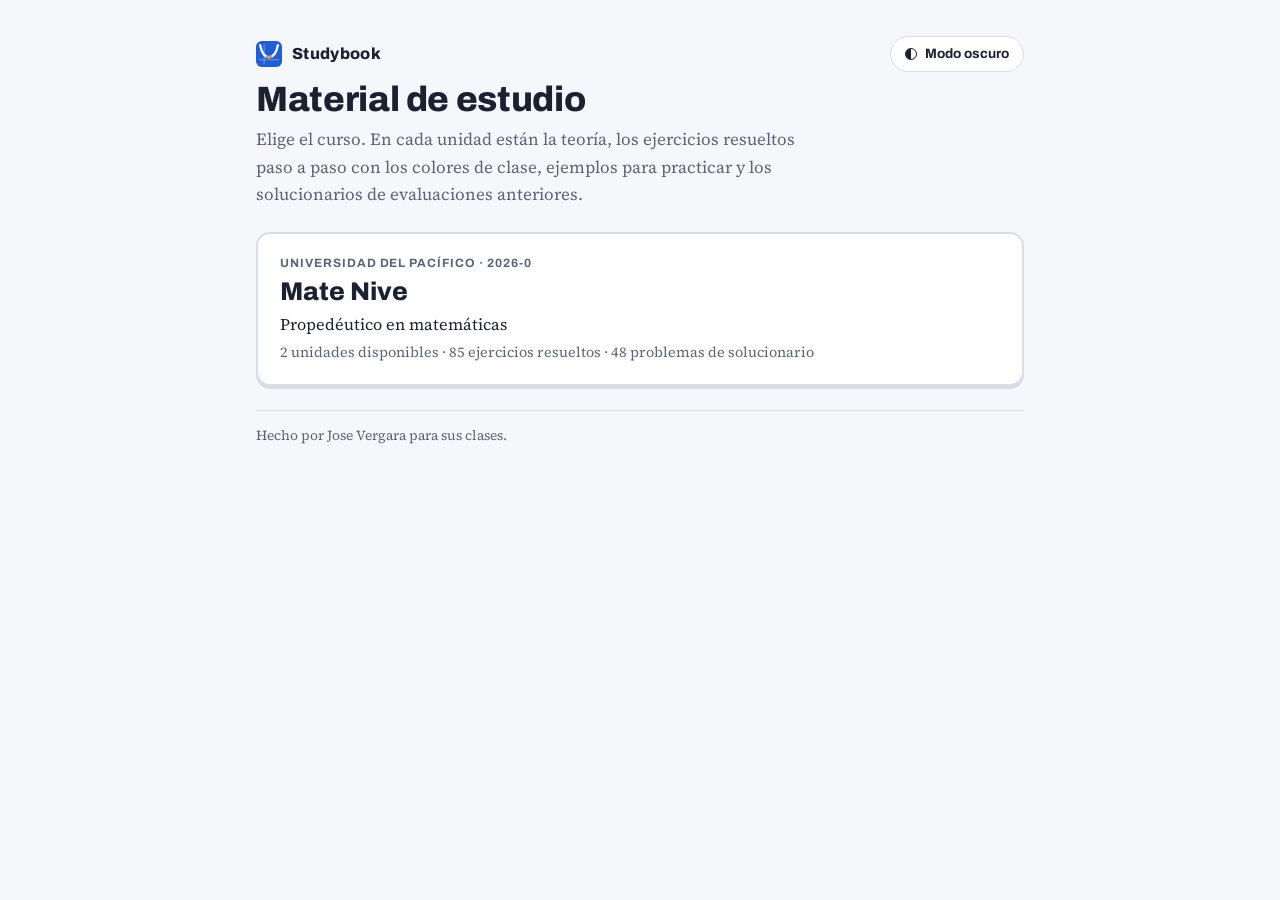
==== docs/index.html @ cac7fc8d "Crear Studybook: portada de cursos, Mate Nive por unidades y Unidad 5 completa con progresiones y su" ====
<!doctype html>
<html lang="es">
<head>
<meta charset="utf-8">
<meta name="viewport" content="width=device-width, initial-scale=1">
<title>Studybook</title>
<meta name="description" content="Studybook: material de estudio de mis clases. Teoría, ejercicios resueltos paso a paso con los colores de clase, ejemplos de práctica y solucionarios de evaluaciones anteriores.">
<meta name="author" content="Jose Vergara">
<meta name="robots" content="index, follow">
<link rel="canonical" href="https://divorcedlance.github.io/studybook/">
<meta name="theme-color" content="#f6f7fa" id="meta-theme">
<link rel="icon" href="assets/favicon.svg" type="image/svg+xml">
<link rel="icon" href="assets/favicon-32.png" type="image/png" sizes="32x32">
<link rel="apple-touch-icon" href="assets/apple-touch-icon.png">
<link rel="manifest" href="site.webmanifest">
<meta property="og:type" content="website">
<meta property="og:locale" content="es_PE">
<meta property="og:site_name" content="Studybook">
<meta property="og:title" content="Studybook">
<meta property="og:description" content="Material de estudio de mis clases: teoría, ejercicios resueltos, ejemplos y solucionarios.">
<meta property="og:url" content="https://divorcedlance.github.io/studybook/">
<meta property="og:image" content="https://divorcedlance.github.io/studybook/assets/og-image.png">
<meta property="og:image:width" content="1200">
<meta property="og:image:height" content="630">
<meta property="og:image:alt" content="Studybook: teoría, ejercicios resueltos y solucionarios">
<meta name="twitter:card" content="summary_large_image">
<meta name="twitter:title" content="Studybook">
<meta name="twitter:description" content="Material de estudio de mis clases: teoría, ejercicios resueltos, ejemplos y solucionarios.">
<meta name="twitter:image" content="https://divorcedlance.github.io/studybook/assets/og-image.png">
<link rel="preconnect" href="https://fonts.googleapis.com">
<link rel="stylesheet" href="https://fonts.googleapis.com/css2?family=Archivo:wght@500;700;800&family=Source+Serif+4:ital,opsz,wght@0,8..60,400;0,8..60,600;1,8..60,400&display=swap">
<link rel="stylesheet" href="css/study.css">
<script>
var t='light';try{var g=localStorage.getItem('tema');if(g==='light'||g==='dark')t=g;}catch(e){}document.documentElement.setAttribute('data-theme',t);
</script>
</head>
<body>
<div class="wrap">
<header>
  <div class="top">
    <a class="brand" href="index.html" aria-current="page"><img src="assets/favicon.svg" alt="" width="26" height="26">Studybook</a>
    <button class="theme-btn" id="theme-btn" type="button"><span class="ic" aria-hidden="true"></span><span id="theme-txt">Modo oscuro</span></button>
  </div>
  <h1>Material de estudio</h1>
  <p class="lead">Elige el curso. En cada unidad están la teoría, los ejercicios resueltos paso a paso con los colores de clase, ejemplos para practicar y los solucionarios de evaluaciones anteriores.</p>
</header>

<!-- sb:courses --><ul class="ccards"><li class="ccard"><a href="mate-nive/index.html"><span class="label">Universidad del Pacífico · 2026-0</span><span class="c-name">Mate Nive</span><span class="c-full">Propedéutico en matemáticas</span><span class="c-meta">2 unidades disponibles · 85 ejercicios resueltos · 48 problemas de solucionario</span></a></li></ul><!-- /sb:courses -->

<p class="foot">Hecho por Jose Vergara para sus clases.</p>
</div>
<script src="js/home.js"></script>
</body>
</html>
---- docs/css/study.css ----
/* Layout: columna de cuaderno (~800px). Arriba: selector de tema. Debajo: pestañas Teoría / Ejercicios. Colores = colores de los apuntes. */
:root{
  --paper:#f6f7fa; --sheet:#ffffff; --ink:#1b2130; --muted:#5b6476; --rule:#d9dde6; --grid:#e8ebf1;
  --blue:#1f5fd1; --orange:#e2670f; --purple:#8a2fb5; --green:#1d8a55; --magenta:#d21f8c; --red:#c42d3a; --amber:#a86a00;
  --yellow:#f2c200; --hl-yellow:#ffe45c; --hl-cyan:#8fe3f5;
  --blue-soft:#e6eefc; --red-soft:#fbe9eb; --amber-soft:#fbf1dc; --green-soft:#e3f4ea; --purple-soft:#f3e8f9;
  --f-display:"Archivo","Helvetica Neue",Arial,sans-serif;
  --f-body:"Source Serif 4",Georgia,"Times New Roman",serif;
  color-scheme:light;
}
@media (prefers-color-scheme: dark){:root:not([data-theme="light"]){
  --paper:#11141b; --sheet:#181c25; --ink:#e4e8f1; --muted:#9aa3b5; --rule:#2c3240; --grid:#232835;
  --blue:#6c9cff; --orange:#ff9a52; --purple:#c58af0; --green:#4fc78a; --magenta:#ff6fc2; --red:#ff7a84; --amber:#e9b24a;
  --yellow:#e9c13a; --hl-yellow:#6b5a12; --hl-cyan:#16525e;
  --blue-soft:#1b2a47; --red-soft:#3b1e23; --amber-soft:#362a12; --green-soft:#16301f; --purple-soft:#2e1f3b;
  color-scheme:dark}}
:root[data-theme="dark"]{
  --paper:#11141b; --sheet:#181c25; --ink:#e4e8f1; --muted:#9aa3b5; --rule:#2c3240; --grid:#232835;
  --blue:#6c9cff; --orange:#ff9a52; --purple:#c58af0; --green:#4fc78a; --magenta:#ff6fc2; --red:#ff7a84; --amber:#e9b24a;
  --yellow:#e9c13a; --hl-yellow:#6b5a12; --hl-cyan:#16525e;
  --blue-soft:#1b2a47; --red-soft:#3b1e23; --amber-soft:#362a12; --green-soft:#16301f; --purple-soft:#2e1f3b;
  color-scheme:dark}
*{box-sizing:border-box}
body{margin:0;background:var(--paper);color:var(--ink);font-family:var(--f-body);font-size:17px;line-height:1.6}
.wrap{max-width:800px;margin:0 auto;padding:36px 16px 80px;display:flex;flex-direction:column;gap:24px}
h1,h2,h3,h4,.label,button{font-family:var(--f-display)}
h1,h2,h3,h4{text-wrap:balance;margin:0}
h1{font-size:2.2rem;line-height:1.1;font-weight:800;letter-spacing:-.01em}
h2{font-size:1.5rem;font-weight:800}
h3{font-size:1.12rem;font-weight:700}
h4{font-size:1rem;font-weight:700}
p{margin:0}
.label{font-size:.75rem;letter-spacing:.08em;text-transform:uppercase;color:var(--muted);font-weight:700}
.lead{color:var(--muted);max-width:64ch}
header{display:flex;flex-direction:column;gap:8px}
.top{display:flex;flex-wrap:wrap;align-items:center;justify-content:space-between;gap:8px 16px}
.theme-btn{all:unset;box-sizing:border-box;cursor:pointer;display:inline-flex;align-items:center;gap:8px;font-family:var(--f-display);font-weight:700;font-size:.85rem;color:var(--ink);background:var(--sheet);border:1.5px solid var(--rule);border-radius:999px;padding:6px 14px}
.theme-btn:hover{border-color:var(--muted)}
.theme-btn:focus-visible{outline:2px solid var(--blue);outline-offset:2px}
.theme-btn .ic{width:12px;height:12px;border-radius:50%;border:1.5px solid var(--ink);background:linear-gradient(90deg,var(--ink) 50%,transparent 50%)}

.topics{display:flex;gap:12px}
.topics .topic{flex:1 1 0;max-width:calc((100% - 24px)/3)}
.units{display:flex;gap:6px;background:var(--sheet);border:1px solid var(--rule);border-radius:12px;padding:5px}
.unit{all:unset;box-sizing:border-box;cursor:pointer;flex:1 1 0;display:flex;flex-direction:column;gap:1px;padding:8px 14px;border-radius:9px;min-width:0}
.unit .u-n{font-family:var(--f-display);font-weight:800;font-size:1rem}
.unit .u-t{font-size:.84rem;color:var(--muted)}
.unit:hover{background:var(--paper)}
.unit[aria-pressed="true"]{background:var(--ink);color:var(--paper)}
.unit[aria-pressed="true"] .u-t{color:var(--paper);opacity:.8}
.unit:focus-visible{outline:2px solid var(--blue);outline-offset:2px}
.topic{all:unset;box-sizing:border-box;cursor:pointer;background:var(--sheet);border:2px solid var(--rule);border-radius:12px;padding:14px 16px;display:flex;flex-direction:column;gap:4px;min-width:0}
.topic .t-name{font-weight:800;font-size:1.08rem}
.topic .t-sub{font-family:var(--f-body);font-size:.88rem;color:var(--muted)}
.topic:hover{border-color:var(--muted)}
.topic:focus-visible{outline:2px solid var(--blue);outline-offset:2px}
.topic[aria-pressed="true"]{border-color:var(--ink);box-shadow:0 3px 0 var(--ink)}


.tabs{display:flex;gap:4px;border-bottom:2px solid var(--ink)}
.tab{all:unset;cursor:pointer;font-weight:700;font-size:.98rem;padding:9px 16px;border-radius:8px 8px 0 0;color:var(--muted);border:2px solid transparent;border-bottom:none;margin-bottom:-2px}
.tab[aria-selected="true"]{color:var(--ink);background:var(--paper);border-color:var(--ink);border-bottom:2px solid var(--paper)}
.tab:focus-visible{outline:2px solid var(--blue);outline-offset:2px}
.panel{display:flex;flex-direction:column;gap:18px}
.wrap>*,.panel>*{min-width:0;max-width:100%}
[hidden]{display:none!important}

.legend{display:flex;flex-wrap:wrap;gap:6px 16px;font-size:.9rem;color:var(--muted);background:var(--sheet);border:1px solid var(--rule);border-radius:10px;padding:10px 14px}
.legend span{display:inline-flex;align-items:center;gap:6px}
.dot{width:11px;height:11px;border-radius:50%;display:inline-block}
.sw{width:22px;height:12px;border-radius:3px;display:inline-block}
.legend .note{flex-basis:100%;display:block;color:var(--ink);font-size:.9rem}

.box{background:var(--sheet);border:1px solid var(--rule);border-radius:10px;padding:18px 20px;display:flex;flex-direction:column;gap:10px;min-width:0}
.box ol,.box ul{margin:0;padding-left:1.25em;display:flex;flex-direction:column;gap:6px}
.steps-box{background:var(--blue-soft);border-radius:10px;padding:14px 18px}
.steps-box ol{margin:0;padding-left:1.25em;display:flex;flex-direction:column;gap:4px}
.math{overflow-x:auto;overflow-y:hidden;max-width:100%}

article.ej{background:var(--sheet);border:1px solid var(--rule);border-radius:10px;padding:18px 20px 20px;display:flex;flex-direction:column;gap:12px;min-width:0;scroll-margin-top:16px}
.ej-head{display:flex;flex-wrap:wrap;align-items:baseline;gap:8px 12px}
.num{font-family:var(--f-display);font-weight:800;font-size:1.25rem}
.chip{font-family:var(--f-display);font-weight:700;font-size:.72rem;letter-spacing:.04em;text-transform:uppercase;padding:3px 9px;border-radius:999px;border:1px solid currentColor;white-space:nowrap}
.sim-btn{all:unset;box-sizing:border-box;cursor:pointer;margin-left:auto;font-family:var(--f-display);font-weight:700;font-size:.8rem;color:var(--blue);background:var(--blue-soft);border:1.5px solid transparent;border-radius:999px;padding:4px 12px;white-space:nowrap}
.sim-btn:hover{border-color:var(--blue)}
.sim-btn:focus-visible{outline:2px solid var(--blue);outline-offset:2px}
article.ej.flash{box-shadow:0 0 0 3px var(--blue)}
.tabs{overflow-x:auto;overflow-y:hidden}
.tab{white-space:nowrap}
.cc-sub{margin-top:10px;padding-top:12px;border-top:1px solid var(--rule);font-size:1.15rem}
.teo-btn{all:unset;box-sizing:border-box;cursor:pointer;margin-left:auto;font-family:var(--f-display);font-weight:700;font-size:.8rem;color:var(--purple);background:var(--purple-soft);border:1.5px solid transparent;border-radius:999px;padding:4px 12px;white-space:nowrap}
.teo-btn:hover,.teo-btn[aria-expanded="true"]{border-color:var(--purple)}
.teo-btn:focus-visible{outline:2px solid var(--purple);outline-offset:2px}
.head-btns{margin-left:auto;display:flex;flex-wrap:wrap;justify-content:flex-end;gap:6px}
.head-btns .teo-btn,.head-btns .sim-btn{margin-left:0}
.box > .box-link{align-self:flex-start;margin-left:0;margin-top:4px}
.ex-group{font-size:1.2rem;padding-top:14px;border-top:2px solid var(--ink);scroll-margin-top:16px}
.teo-card{position:fixed;z-index:60;width:min(460px,calc(100vw - 24px));max-height:min(70vh,580px);overflow:auto;background:var(--sheet);color:var(--ink);border:1.5px solid var(--purple);border-radius:12px;box-shadow:0 14px 36px rgba(15,20,30,.22);padding:12px 16px 14px;display:flex;flex-direction:column;gap:10px;font-size:.92rem}
.teo-card[hidden]{display:none!important}
.teo-card .teo-top{display:flex;align-items:center;justify-content:space-between;position:sticky;top:-12px;background:var(--sheet);padding-top:2px;z-index:1}
.teo-close{all:unset;cursor:pointer;font-size:1.4rem;line-height:1;padding:2px 8px;border-radius:6px;color:var(--muted)}
.teo-close:hover,.teo-close:focus-visible{color:var(--ink);outline:2px solid var(--purple)}
.teo-body{display:flex;flex-direction:column;gap:10px}
.teo-body section{display:flex;flex-direction:column;gap:8px}
.teo-body section + section{border-top:1px solid var(--rule);padding-top:10px}
.teo-body h2{font-size:1.05rem}
.teo-body ol,.teo-body ul{margin:0;padding-left:1.25em;display:flex;flex-direction:column;gap:4px}
.teo-card .teo-go{margin-left:0;align-self:flex-start}

.plan-box{border-left:3px solid var(--purple);background:var(--purple-soft);border-radius:0 8px 8px 0;padding:10px 14px}
.plan-box .plan-t{font-family:var(--f-display);font-weight:700;font-size:.85rem;color:var(--purple);margin-bottom:6px}
.plan-box ul{margin:0;padding-left:1.15em;display:flex;flex-direction:column;gap:6px}
/* tablas de magnitudes */
.mtab-wrap{overflow-x:auto;max-width:100%;display:flex;justify-content:center}
table.mtab{width:auto;min-width:0;margin:4px auto;font-size:.95rem}
.mtab th,.mtab td{padding:6px 12px;text-align:center;border-bottom:1px solid var(--rule);white-space:nowrap;vertical-align:bottom}
.mtab thead th{font-family:var(--f-display);font-size:.82rem;font-weight:700;text-transform:none;letter-spacing:0;color:var(--ink)}
.mtab .tag{display:block;font-size:.68rem;letter-spacing:.08em;font-weight:800;margin-bottom:2px}
.mtab .k-dp{color:var(--blue)} .mtab .k-ip{color:var(--orange)}
.mtab .box-ref{border:1.5px solid var(--ink);border-radius:4px;padding:2px 6px}
.mtab tbody th{font-family:var(--f-display);font-size:.82rem;color:var(--muted);text-align:left;white-space:nowrap;text-transform:none;letter-spacing:0}
/* lectura del enunciado */
.lect{background:var(--paper);border:1px solid var(--rule);border-radius:8px;padding:10px 14px;line-height:2;font-size:.97rem}
.u{padding:0 1px;border-bottom:2.5px solid currentColor}
.u-az{color:var(--blue)} .u-na{color:var(--orange)} .u-ve{color:var(--green)} .u-ma{color:var(--magenta)} .u-mo{color:var(--purple)}
.u .u{border-bottom-style:dotted}
.n{font-weight:700;border:1.5px solid currentColor;border-bottom-width:1.5px;border-radius:4px;padding:0 4px}
@media (max-width:560px){.mtab th,.mtab td{padding:5px 7px}.mtab thead th{font-size:.74rem}}
.chip.ok{color:var(--green);background:var(--green-soft)}
.chip.bad{color:var(--red);background:var(--red-soft)}
.chip.warnc{color:var(--amber);background:var(--amber-soft)}
.enun{color:var(--muted);font-style:italic;font-size:.95rem;border-left:3px solid var(--rule);padding-left:12px}
.sol{display:flex;flex-direction:column;gap:9px;min-width:0}
.paso{font-family:var(--f-display);font-weight:700;font-size:.93rem;letter-spacing:.01em;color:var(--muted);margin-top:6px}
.resp{background:var(--blue-soft);border-radius:8px;padding:10px 14px}
.resp b{display:block;font-family:var(--f-display);font-size:.76rem;letter-spacing:.06em;text-transform:uppercase;color:var(--blue);margin-bottom:2px}
.err{background:var(--red-soft);border-radius:8px;padding:10px 14px;font-size:.95rem}
.err b{color:var(--red);font-family:var(--f-display)}
.warn{background:var(--amber-soft);border-radius:8px;padding:10px 14px;font-size:.95rem}
.warn b{color:var(--amber);font-family:var(--f-display)}
.jump{display:flex;flex-wrap:wrap;gap:6px}
.jump button{all:unset;cursor:pointer;font-weight:700;font-size:.85rem;min-width:30px;text-align:center;padding:5px 8px;border-radius:6px;border:1.5px solid var(--rule);background:var(--sheet)}
.jump button.bad{border-color:var(--red);color:var(--red)}
.jump button.warnc{border-color:var(--amber);color:var(--amber)}
.jump button:hover,.jump button:focus-visible{outline:2px solid var(--blue);outline-offset:1px}
.tbl{overflow-x:auto}
table{border-collapse:collapse;width:100%;font-size:.93rem;min-width:520px}
th,td{text-align:left;vertical-align:top;padding:8px 10px;border-bottom:1px solid var(--rule)}
th{font-family:var(--f-display);font-size:.76rem;letter-spacing:.06em;text-transform:uppercase;color:var(--muted)}
td:first-child{white-space:nowrap;font-family:var(--f-display);font-weight:700}
.plot svg{display:block;width:100%;max-width:520px;height:auto;margin:4px auto 0}

/* dificultad */
.dif{display:inline-flex;align-items:flex-end;gap:2px;font-family:var(--f-display);font-weight:700;font-size:.72rem;letter-spacing:.04em;text-transform:uppercase;white-space:nowrap;color:var(--dc);align-self:center}
.dif i{display:inline-block;width:5px;border-radius:1.5px;background:var(--dc);opacity:.22}
.dif i:nth-child(1){height:6px} .dif i:nth-child(2){height:9px} .dif i:nth-child(3){height:12px;margin-right:5px}
.dif.d1 i:nth-child(1),.dif.d2 i:nth-child(-n+2),.dif.d3 i{opacity:1}
.dif.d1{--dc:var(--green)} .dif.d2{--dc:var(--amber)} .dif.d3{--dc:var(--red)}
.dif-leg{font-size:.85rem;color:var(--muted);display:flex;flex-wrap:wrap;align-items:center;gap:4px 10px;margin:0}
.dif-leg .dif-leg-t{font-weight:700;color:var(--ink)}
.dif-leg .it{display:inline-flex;align-items:center;gap:6px}
.box .dif-leg{margin-top:8px}
/* solucionarios */
.chip.src{color:var(--ink);background:var(--paper);border-color:var(--rule);text-transform:none;letter-spacing:.01em}
.grp-note{color:var(--muted);font-size:.9rem;margin-top:-6px}
.jump button.jump-g{font-weight:700;border-color:var(--ink)}
.enun table.mini{border-collapse:collapse;margin:8px 0;font-style:normal;width:auto;min-width:0}
.enun table.mini th{font-family:inherit;font-size:.9rem;text-transform:none;letter-spacing:0;font-weight:700;color:var(--ink);background:var(--paper)}
.enun table.mini th,.enun table.mini td{border:1px solid var(--rule);padding:3px 12px;text-align:center}
.tab-short{display:none}
/* aspa simple: x debajo de x², factores de c debajo de c; la factorización con su "= 0" alineado */
.aspa-wrap{overflow-x:auto;max-width:100%;display:flex;justify-content:center;padding-block:4px}
.aspa2{display:grid;grid-template-columns:repeat(6,auto);grid-template-rows:repeat(6,auto);column-gap:8px;row-gap:4px;align-items:center;font-size:1.08rem}
.aspa2 .a-pre{grid-column:1;grid-row:1;justify-self:end}
.aspa2 .a-lead{grid-column:2;grid-row:1;justify-self:center}
.aspa2 .a-mid{grid-column:3;grid-row:1;justify-self:center}
.aspa2 .a-c{grid-column:4;grid-row:1;justify-self:center}
.aspa2 .a-eq{grid-column:5;grid-row:1;justify-self:start}
.aspa2 .a-v1{grid-column:2;grid-row:2;justify-self:center}
.aspa2 .a-v2{grid-column:2;grid-row:3;justify-self:center}
.aspa2 svg.cross{grid-column:3;grid-row:2 / span 2;justify-self:center;width:54px;height:100%;min-height:46px}
.aspa2 svg.cross line{stroke:var(--muted);stroke-width:1.6}
.aspa2 .a-r1{grid-column:4;grid-row:2;justify-self:center}
.aspa2 .a-r2{grid-column:4;grid-row:3;justify-self:center}
.aspa2 .a-chk{grid-column:6;grid-row:2 / span 2;padding-left:20px;color:var(--muted);font-size:.92rem;white-space:nowrap}
.aspa2 .a-fac{grid-column:1 / 5;grid-row:4;justify-self:end;margin-top:8px}
.aspa2 .a-eq2{grid-column:5;grid-row:4;justify-self:start;margin-top:8px}
.aspa2 .a-roots{grid-column:1 / 6;grid-row:5;justify-self:center;margin-top:6px}
.aspa2 .a-pts{grid-column:1 / 6;grid-row:6;justify-self:center}
.math mjx-container[display="true"]{margin:.45em 0!important}
/* dibujos de planteamiento */
.fig{margin:4px 0;display:flex;flex-direction:column;align-items:center;gap:6px}
.fig svg.sk{width:100%;max-width:520px;height:auto;display:block}
.fig figcaption{font-size:.92rem;color:var(--muted);text-align:center;max-width:60ch}
svg.sk .sk-area{fill:var(--green);fill-opacity:.14;stroke:none}
svg.sk .sk-dato{fill:none;stroke:var(--magenta);stroke-width:4;stroke-linecap:round}
svg.sk .sk-thin{fill:none;stroke:var(--muted);stroke-width:1.4}
svg.sk .sk-dash{stroke:var(--muted);stroke-width:1.4;stroke-dasharray:5 4}
svg.sk .sk-radio{stroke:var(--blue);stroke-width:2;stroke-dasharray:5 4}
svg.sk line.sk-na{stroke:var(--orange);stroke-width:2.2}
svg.sk .sk-circ{fill:none;stroke:var(--ink);stroke-width:2}
svg.sk .sk-deck{stroke:var(--ink);stroke-width:5;stroke-linecap:round}
svg.sk .sk-torre{fill:var(--muted)}
svg.sk .sk-cable{fill:none;stroke:var(--ink);stroke-width:2.4}
svg.sk .sk-rio{fill:none;stroke:var(--blue);stroke-width:1.6;opacity:.6}
svg.sk .sk-dot-az{fill:var(--blue)} svg.sk .sk-dot-ma{fill:var(--magenta)} svg.sk .sk-dot-ink{fill:var(--ink)}
svg.sk .sk-t{font-family:var(--f-display);font-weight:700;font-size:16px;fill:var(--ink);paint-order:stroke;stroke:var(--sheet);stroke-width:4px;stroke-linejoin:round}
svg.sk .sk-var{font-style:italic;font-family:var(--f-body);font-size:19px}
svg.sk .sk-az{fill:var(--blue)} svg.sk text.sk-na{fill:var(--orange)} svg.sk .sk-ma{fill:var(--magenta)}
svg.sk .sk-ve{fill:var(--green)} svg.sk .sk-dt{fill:var(--magenta)}
svg.sk.sk-tl .sk-t{font-size:20px} svg.sk.sk-tl .sk-cap{font-size:17px}
.n{white-space:nowrap}
@media (max-width:560px){.mtab-wrap.d-only{display:none}}
svg.sk .sk-bar-az{fill:var(--blue);fill-opacity:.2;stroke:var(--blue);stroke-width:2}
svg.sk .sk-bar-na{fill:var(--orange);fill-opacity:.2;stroke:var(--orange);stroke-width:2}
svg.sk .sk-cap{font-size:14px;font-weight:600;fill:var(--muted)}
@media (max-width:600px){.aspa2 .a-chk{grid-column:1 / -1;grid-row:7;justify-self:center;padding-left:0;margin-top:6px;white-space:normal;text-align:center;width:0;min-width:100%}}
.t-az{color:var(--blue);font-weight:600} .t-na{color:var(--orange);font-weight:600} .t-mo{color:var(--purple);font-weight:600} .t-ve{color:var(--green);font-weight:600} .t-ma{color:var(--magenta);font-weight:600}
.hl-am{background:var(--hl-yellow);padding:0 3px;border-radius:3px} .hl-ce{background:var(--hl-cyan);padding:0 3px;border-radius:3px}
/* colores dentro de las fórmulas (MathJax SVG) */
mjx-container [fill="blue"]{fill:var(--blue)} mjx-container [stroke="blue"]{stroke:var(--blue)}
mjx-container [fill="darkorange"]{fill:var(--orange)} mjx-container [stroke="darkorange"]{stroke:var(--orange)}
mjx-container [fill="purple"]{fill:var(--purple)} mjx-container [stroke="purple"]{stroke:var(--purple)}
mjx-container [fill="green"]{fill:var(--green)} mjx-container [stroke="green"]{stroke:var(--green)}
mjx-container [fill="magenta"]{fill:var(--magenta)} mjx-container [stroke="magenta"]{stroke:var(--magenta)}
mjx-container rect[fill="yellow"]{fill:var(--hl-yellow)}
mjx-container rect[fill="cyan"]{fill:var(--hl-cyan)}
:focus-visible{outline:2px solid var(--blue);outline-offset:2px}
@media (max-width:480px){body{font-size:16px} h1{font-size:1.8rem} article.ej,.box{padding:14px} .tab{padding:8px 11px;font-size:.92rem}}
@media (prefers-reduced-motion: reduce){*{scroll-behavior:auto!important}}

/* ---------- fórmulas: versión de celular y ajuste de ancho ---------- */
.math.m-only{display:none}
.math.scrolls{-webkit-mask-image:linear-gradient(90deg,#000 calc(100% - 28px),transparent);mask-image:linear-gradient(90deg,#000 calc(100% - 28px),transparent);padding-bottom:4px}
/* ---------- tarjeta arrastrable ---------- */
.teo-card .teo-top{cursor:grab;user-select:none;-webkit-user-select:none;touch-action:none;gap:8px;justify-content:flex-start}
.teo-card.dragging .teo-top{cursor:grabbing}
.teo-card .teo-top .teo-close{margin-left:auto}
.teo-grip{width:14px;height:18px;flex:none;background-image:radial-gradient(circle,var(--muted) 1.4px,transparent 1.6px);background-size:7px 6px;opacity:.8}
.teo-hint{font-size:.72rem;color:var(--muted);font-family:var(--f-body);font-style:italic}
.teo-card.pinned{border-width:2px}
@media (max-width:560px){
  body{font-size:16px}
  .wrap{gap:16px;padding-block:20px 64px}
  .top{flex-wrap:nowrap;align-items:flex-start}
  .top .label{font-size:.66rem;line-height:1.5;min-width:0}
  .theme-btn{padding:5px 10px;font-size:.78rem;white-space:nowrap;flex:none}
  h1{font-size:1.55rem}
  header .lead{font-size:.92rem}
  .topics{gap:8px}
  .topics .topic{max-width:none}
  .unit{padding:7px 10px}
  .unit .u-t{font-size:.74rem;line-height:1.3}
  .topic{padding:10px 8px;border-radius:10px;text-align:center;justify-content:center}
  .topic .t-name{font-size:.86rem;line-height:1.25}
  .topic .t-sub{display:none}
  .tabs{gap:2px;overflow:visible}
  .tab{flex:1;text-align:center;padding:8px 4px;font-size:.88rem}
  .tab-long{display:none}
  .tab-short{display:inline}
  .dif-leg{font-size:.8rem;flex-direction:column;align-items:flex-start;gap:4px}
  .ej-head h3{flex:1 1 200px}
  .tab-n{font-size:.78em;opacity:.8}
  .legend{font-size:.82rem;padding:8px 12px}
  article.ej,.box{padding:14px 12px}
  .ej-head{gap:6px 10px}
  .ej-head h3{font-size:1rem}
  .head-btns{margin-left:0;width:100%;justify-content:flex-start}
  .sim-btn,.teo-btn{font-size:.76rem;padding:5px 11px}
  .enun{font-size:.9rem;padding-left:10px}
  .paso{font-size:.86rem}
  .math.d-only{display:none}
  .math.m-only{display:block}
  .resp,.err,.warn{padding:10px 12px}
  .jump{gap:5px}
  .jump button{min-width:36px;padding:7px 6px}
  /* tablas de errores como tarjetas */
  .tbl table{min-width:0}
  .tbl thead{display:none}
  .tbl table,.tbl tbody,.tbl tr,.tbl td{display:block;width:100%}
  .tbl tr{border:1px solid var(--rule);border-radius:8px;padding:8px 10px;margin-bottom:8px}
  .tbl td{border:none;padding:3px 0;white-space:normal}
  .tbl td:first-child{font-size:.95rem}
  .tbl td:first-child::before{content:"Ejercicio "}
  .tbl td[data-label]:not(:first-child)::before{content:attr(data-label) ": ";display:block;font-family:var(--f-display);font-size:.7rem;letter-spacing:.06em;text-transform:uppercase;color:var(--muted)}
  .aspa2{font-size:1rem;column-gap:6px}
  .teo-card{width:calc(100vw - 24px);max-height:62vh}
}

/* ===================== Studybook: navegación general ===================== */
.crumbs{display:flex;flex-wrap:wrap;align-items:center;gap:2px 8px;font-family:var(--f-display);font-size:.78rem;font-weight:700;letter-spacing:.06em;text-transform:uppercase;color:var(--muted);min-width:0}
.crumbs a{color:var(--muted);text-decoration:none;border-bottom:1.5px solid transparent}
.crumbs a:hover{color:var(--ink);border-bottom-color:var(--rule)}
.crumbs a:focus-visible{outline:2px solid var(--blue);outline-offset:2px;border-radius:3px}
.crumbs .sep{opacity:.55}
.crumbs [aria-current]{color:var(--ink)}
.units{overflow-x:auto;scrollbar-width:thin}
a.unit{color:inherit;text-decoration:none}
.unit[aria-current="page"]{background:var(--ink);color:var(--paper)}
.unit[aria-current="page"] .u-t{color:var(--paper);opacity:.8}
.unit .u-t{overflow:hidden;text-overflow:ellipsis;white-space:nowrap}
.units .unit{min-width:9.5rem}
.tab[hidden]{display:none}

/* portada y página del curso */
.brand{display:flex;align-items:center;gap:10px;font-family:var(--f-display);font-weight:800;font-size:1rem;letter-spacing:.02em;color:var(--ink);text-decoration:none}
.brand img{width:26px;height:26px}
.ccards,.ucards{list-style:none;margin:0;padding:0;display:flex;flex-direction:column;gap:14px}
.ccard a{display:flex;flex-direction:column;gap:4px;background:var(--sheet);border:2px solid var(--rule);border-radius:14px;padding:20px 22px;color:inherit;text-decoration:none;box-shadow:0 3px 0 var(--rule)}
.ccard a:hover{border-color:var(--ink);box-shadow:0 3px 0 var(--ink)}
.ccard a:focus-visible{outline:2px solid var(--blue);outline-offset:3px}
.ccard .c-name{font-family:var(--f-display);font-weight:800;font-size:1.6rem;line-height:1.15}
.ccard .c-full{font-size:1.02rem}
.ccard .c-meta{font-size:.9rem;color:var(--muted)}
.ucard{background:var(--sheet);border:2px solid var(--rule);border-radius:14px;overflow:hidden}
.ucard-main{display:flex;flex-direction:column;gap:2px;padding:16px 20px 10px;color:inherit;text-decoration:none}
a.ucard-main:hover .u-title{text-decoration:underline;text-decoration-thickness:1.5px;text-underline-offset:3px}
a.ucard-main:focus-visible{outline:2px solid var(--blue);outline-offset:-4px;border-radius:12px}
.ucard .u-n{font-family:var(--f-display);font-weight:800;font-size:.78rem;letter-spacing:.08em;text-transform:uppercase;color:var(--blue)}
.ucard .u-title{font-family:var(--f-display);font-weight:800;font-size:1.2rem;line-height:1.25}
.ucard .u-meta{font-size:.88rem;color:var(--muted)}
.u-topics{list-style:none;margin:0;padding:4px 20px 16px;display:flex;flex-wrap:wrap;gap:6px}
.u-topics a,.u-topics span{display:inline-block;font-family:var(--f-display);font-weight:700;font-size:.82rem;padding:4px 10px;border-radius:999px;border:1.5px solid var(--rule);color:var(--ink);text-decoration:none;background:var(--paper)}
.u-topics a:hover{border-color:var(--ink)}
.u-topics a:focus-visible{outline:2px solid var(--blue);outline-offset:2px}
.ucard.soon{background:transparent;border-style:dashed}
.ucard.soon .u-n{color:var(--muted)}
.ucard.soon .u-title{color:var(--muted)}
.ucard.soon .u-topics span{color:var(--muted);background:transparent;border-style:dashed}
.foot{color:var(--muted);font-size:.86rem;border-top:1px solid var(--rule);padding-top:14px}
@media (max-width:560px){
  .crumbs{font-size:.66rem;letter-spacing:.04em}
  .units .unit{min-width:7.5rem}
  .ccard a{padding:16px}
  .ccard .c-name{font-size:1.35rem}
  .ucard-main{padding:14px 16px 8px}
  .u-topics{padding:4px 16px 14px}
}
/* con cuatro temas o más, en celular van de dos en dos */
@media (max-width:560px){.topics:has(.topic:nth-child(4)){flex-wrap:wrap}.topics:has(.topic:nth-child(4)) .topic{flex:1 1 calc(50% - 4px)}}
@media (min-width:561px){.topics:has(.topic:nth-child(4)) .topic{max-width:none}}
/* si la tabla no entra, que se pueda desplazar desde la primera columna (centrar sin recortar) */
.mtab-wrap{justify-content:safe center}
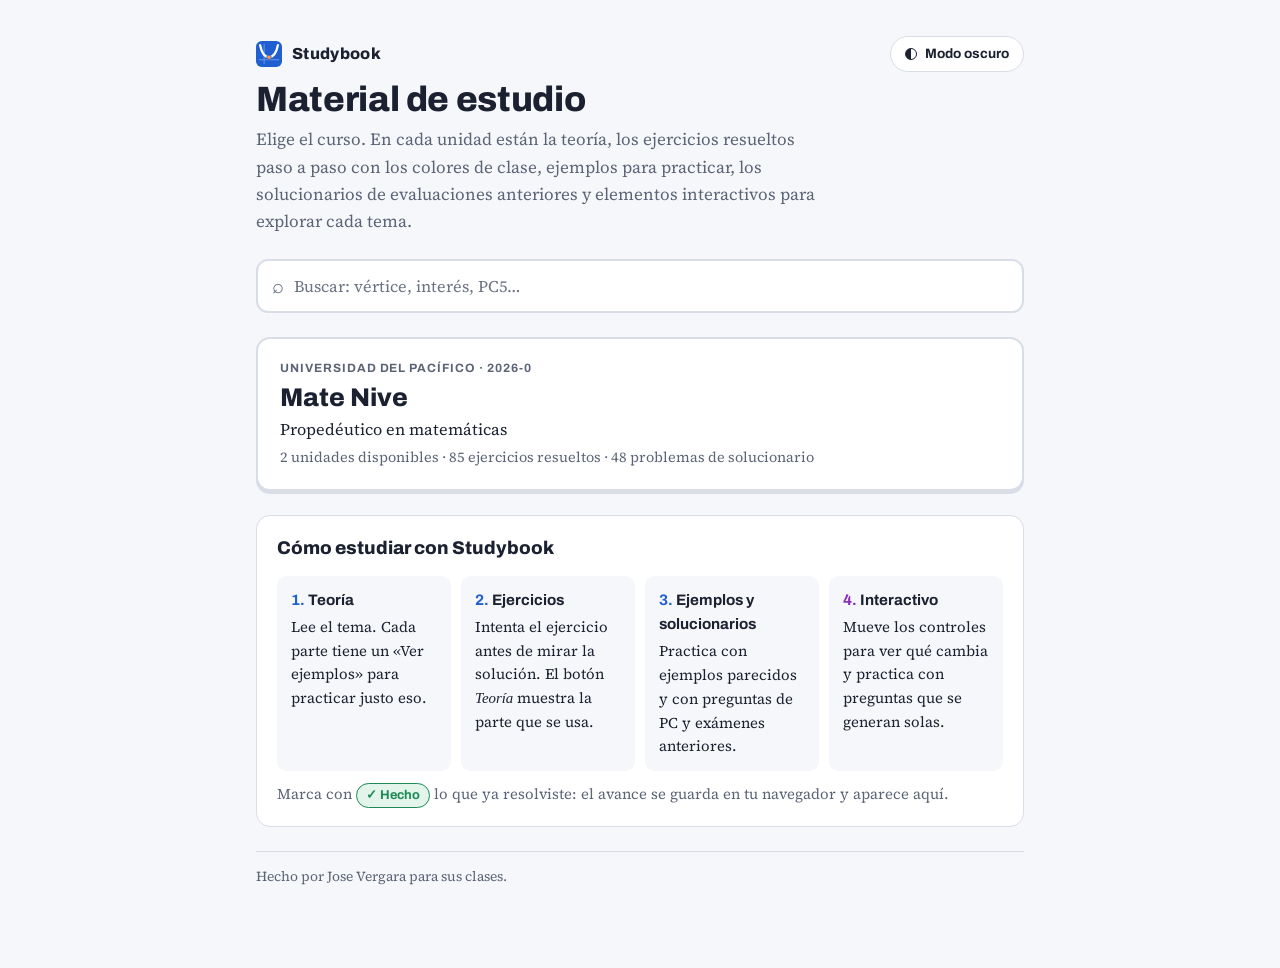
==== commit f6e92ee7: "Agregar la pestaña Interactivo, buscador y progreso de estudio - 26 elementos interactivos en los 7 " ====
--- a/docs/index.html
+++ b/docs/index.html
@@ -42,13 +42,30 @@
     <button class="theme-btn" id="theme-btn" type="button"><span class="ic" aria-hidden="true"></span><span id="theme-txt">Modo oscuro</span></button>
   </div>
   <h1>Material de estudio</h1>
-  <p class="lead">Elige el curso. En cada unidad están la teoría, los ejercicios resueltos paso a paso con los colores de clase, ejemplos para practicar y los solucionarios de evaluaciones anteriores.</p>
+  <p class="lead">Elige el curso. En cada unidad están la teoría, los ejercicios resueltos paso a paso con los colores de clase, ejemplos para practicar, los solucionarios de evaluaciones anteriores y elementos interactivos para explorar cada tema.</p>
 </header>
 
-<!-- sb:courses --><ul class="ccards"><li class="ccard"><a href="mate-nive/index.html"><span class="label">Universidad del Pacífico · 2026-0</span><span class="c-name">Mate Nive</span><span class="c-full">Propedéutico en matemáticas</span><span class="c-meta">2 unidades disponibles · 85 ejercicios resueltos · 48 problemas de solucionario</span></a></li></ul><!-- /sb:courses -->
+<div class="sb-search" data-root=""></div>
+
+<div id="continuar" hidden></div>
+
+<!-- sb:courses --><ul class="ccards"><li class="ccard"><a href="mate-nive/index.html"><span class="label">Universidad del Pacífico · 2026-0</span><span class="c-name">Mate Nive</span><span class="c-full">Propedéutico en matemáticas</span><span class="c-meta">2 unidades disponibles · 85 ejercicios resueltos · 48 problemas de solucionario</span><span class="prog" data-course="mate-nive" hidden></span></a></li></ul><!-- /sb:courses -->
+
+<section class="howto" aria-labelledby="howto-t">
+  <h2 id="howto-t">Cómo estudiar con Studybook</h2>
+  <ol class="steps4">
+    <li><b>Teoría</b><span>Lee el tema. Cada parte tiene un «Ver ejemplos» para practicar justo eso.</span></li>
+    <li><b>Ejercicios</b><span>Intenta el ejercicio antes de mirar la solución. El botón <em>Teoría</em> muestra la parte que se usa.</span></li>
+    <li><b>Ejemplos y solucionarios</b><span>Practica con ejemplos parecidos y con preguntas de PC y exámenes anteriores.</span></li>
+    <li><b>Interactivo</b><span>Mueve los controles para ver qué cambia y practica con preguntas que se generan solas.</span></li>
+  </ol>
+  <p class="howto-n">Marca con <span class="done-demo">✓ Hecho</span> lo que ya resolviste: el avance se guarda en tu navegador y aparece aquí.</p>
+</section>
 
 <p class="foot">Hecho por Jose Vergara para sus clases.</p>
 </div>
+<script src="js/search-index.js"></script>
+<script src="js/search.js"></script>
 <script src="js/home.js"></script>
 </body>
 </html>
--- a/docs/css/study.css
+++ b/docs/css/study.css
@@ -341,3 +341,150 @@
 @media (min-width:561px){.topics:has(.topic:nth-child(4)) .topic{max-width:none}}
 /* si la tabla no entra, que se pueda desplazar desde la primera columna (centrar sin recortar) */
 .mtab-wrap{justify-content:safe center}
+
+/* ===================== «Hecho», volver arriba ===================== */
+.done-btn{all:unset;box-sizing:border-box;cursor:pointer;display:inline-flex;align-items:center;gap:6px;font-family:var(--f-display);font-weight:700;font-size:.78rem;color:var(--muted);padding:3px 10px 3px 6px;border-radius:999px;border:1.5px solid var(--rule);background:var(--sheet)}
+.done-btn:hover{border-color:var(--green);color:var(--green)}
+.done-btn:focus-visible{outline:2px solid var(--green);outline-offset:2px}
+.done-btn .dn-box{width:14px;height:14px;border-radius:4px;border:1.5px solid currentColor;display:inline-grid;place-items:center;font-size:11px;line-height:1}
+.done-btn[aria-pressed="true"]{color:var(--green);border-color:var(--green);background:var(--green-soft)}
+.done-btn[aria-pressed="true"] .dn-box{background:var(--green);border-color:var(--green)}
+.done-btn[aria-pressed="true"] .dn-box::after{content:"✓";color:var(--sheet);font-weight:800}
+article.ej.is-done{border-color:color-mix(in srgb,var(--green) 45%,var(--rule))}
+.jump button.is-done{background:var(--green-soft);border-color:var(--green);color:var(--green)}
+.jump button.is-done::after{content:" ✓"}
+.topic .t-done{font-family:var(--f-display);font-weight:700;font-size:.74rem;color:var(--green)}
+@media (max-width:560px){.topic .t-done{display:none}}
+.totop{all:unset;box-sizing:border-box;cursor:pointer;position:fixed;right:16px;bottom:16px;z-index:50;width:44px;height:44px;border-radius:50%;display:grid;place-items:center;font-family:var(--f-display);font-weight:800;font-size:1.2rem;color:var(--ink);background:var(--sheet);border:1.5px solid var(--rule);box-shadow:0 6px 18px rgba(15,20,30,.14)}
+.totop:hover{border-color:var(--ink)}
+.totop:focus-visible{outline:2px solid var(--blue);outline-offset:2px}
+.totop[hidden]{display:none}
+
+/* ===================== pestaña «Interactivo» ===================== */
+.tab[data-tab="interactivo"]{color:var(--purple)}
+.tab[data-tab="interactivo"][aria-selected="true"]{color:var(--purple);border-color:var(--purple)}
+.iw{background:var(--sheet);border:1px solid var(--rule);border-radius:12px;padding:18px 20px 20px;display:flex;flex-direction:column;gap:12px;min-width:0;scroll-margin-top:16px}
+.iw>h2{font-size:1.2rem}
+.iw .iw-lead{margin:0;color:var(--muted)}
+.iw-body{display:flex;flex-direction:column;gap:14px;min-width:0}
+.iw-ctl{display:grid;grid-template-columns:repeat(auto-fit,minmax(240px,1fr));gap:8px 18px;background:var(--paper);border:1px solid var(--rule);border-radius:10px;padding:12px 14px}
+.iw-sl{display:grid;grid-template-columns:auto minmax(80px,1fr) auto;align-items:center;gap:10px;min-width:0}
+.iw-sl-l{font-family:var(--f-display);font-weight:700;font-size:.9rem;white-space:nowrap}
+.iw-sl-v{font-family:var(--f-display);font-weight:800;font-size:.95rem;text-align:right;min-width:3.2em;font-variant-numeric:tabular-nums}
+.iw-sl input[type=range]{width:100%;min-width:0;accent-color:var(--slc,var(--ink));height:28px;margin:0;touch-action:pan-y}
+.iw-sl.c-blue{--slc:var(--blue)}.iw-sl.c-orange{--slc:var(--orange)}.iw-sl.c-purple{--slc:var(--purple)}.iw-sl.c-green{--slc:var(--green)}.iw-sl.c-magenta{--slc:var(--magenta)}
+.iw-sl.c-blue .iw-sl-l,.iw-sl.c-blue .iw-sl-v{color:var(--blue)}.iw-sl.c-orange .iw-sl-l,.iw-sl.c-orange .iw-sl-v{color:var(--orange)}.iw-sl.c-purple .iw-sl-l,.iw-sl.c-purple .iw-sl-v{color:var(--purple)}.iw-sl.c-green .iw-sl-l,.iw-sl.c-green .iw-sl-v{color:var(--green)}.iw-sl.c-magenta .iw-sl-l,.iw-sl.c-magenta .iw-sl-v{color:var(--magenta)}
+.iw-seg{display:flex;flex-wrap:wrap;align-items:center;gap:6px;grid-column:1/-1}
+.iw-seg-l{font-family:var(--f-display);font-weight:700;font-size:.9rem;margin-right:4px}
+.iw-seg button{all:unset;box-sizing:border-box;cursor:pointer;font-family:var(--f-display);font-weight:700;font-size:.86rem;padding:6px 12px;border-radius:8px;border:1.5px solid var(--rule);background:var(--sheet)}
+.iw-seg button[aria-pressed="true"]{background:var(--ink);color:var(--paper);border-color:var(--ink)}
+.iw-seg button:focus-visible{outline:2px solid var(--blue);outline-offset:2px}
+.iw-plot svg{display:block;width:100%;max-width:560px;height:auto;margin:0 auto}
+.iw-drag{touch-action:none;cursor:crosshair}
+.iw-row{display:grid;grid-template-columns:1fr 1fr;gap:14px;align-items:start}
+@media (max-width:640px){.iw-row{grid-template-columns:1fr}}
+.iw-out{background:var(--paper);border:1px solid var(--rule);border-radius:10px;padding:12px 14px;display:flex;flex-direction:column;gap:6px;font-size:1rem;min-width:0;overflow-wrap:anywhere}
+.iw-out .big{font-family:var(--f-body);font-size:1.18rem}
+.iw-out .msg{font-family:var(--f-display);font-weight:700;font-size:.92rem}
+.iw-out .msg.ok{color:var(--green)}.iw-out .msg.warn{color:var(--amber)}.iw-out .msg.bad{color:var(--red)}
+.iw-out .lbl{font-family:var(--f-display);font-weight:700;font-size:.74rem;letter-spacing:.06em;text-transform:uppercase;color:var(--muted)}
+.iw i{font-family:var(--f-body);font-style:italic}
+.k-blue{color:var(--blue)}.k-orange{color:var(--orange)}.k-purple{color:var(--purple)}.k-green{color:var(--green)}.k-magenta{color:var(--magenta)}.k-muted{color:var(--muted)}
+.iw b.k-blue,.iw b.k-orange,.iw b.k-purple,.iw b.k-green,.iw b.k-magenta{font-weight:700}
+.iw-tbl{border-collapse:collapse;font-variant-numeric:tabular-nums;margin:0 auto;font-size:.95rem}
+.iw-tbl th,.iw-tbl td{padding:5px 10px;border-bottom:1px solid var(--rule);text-align:center;white-space:nowrap}
+.iw-tbl th{text-transform:none;letter-spacing:0;font-size:.82rem;color:var(--ink)}
+.iw-tbl td:first-child{font-family:inherit;font-weight:400}
+.iw-tbl tr.hl td{background:var(--blue-soft)}
+.iw-scroll{overflow-x:auto;max-width:100%}
+.iw-fail{color:var(--red);font-family:var(--f-display);font-weight:700}
+/* práctica */
+.iw-quiz{display:flex;flex-direction:column;gap:12px;background:var(--paper);border:1px solid var(--rule);border-radius:10px;padding:14px}
+.iw-q{font-size:1.05rem}
+.iw-ops{display:grid;grid-template-columns:repeat(auto-fill,minmax(150px,1fr));gap:8px}
+.iw-op{all:unset;box-sizing:border-box;cursor:pointer;text-align:center;font-family:var(--f-body);font-size:1.02rem;padding:9px 12px;border-radius:10px;border:2px solid var(--rule);background:var(--sheet)}
+.iw-op:hover:not(:disabled){border-color:var(--ink)}
+.iw-op:focus-visible{outline:2px solid var(--blue);outline-offset:2px}
+.iw-op:disabled{cursor:default}
+.iw-op.ok{border-color:var(--green);background:var(--green-soft)}
+.iw-op.no{border-color:var(--red);background:var(--red-soft)}
+.iw-fb{border-radius:8px;padding:10px 12px;font-size:.98rem}
+.iw-fb.ok{background:var(--green-soft)}.iw-fb.no{background:var(--red-soft)}
+.iw-fb b{font-family:var(--f-display)}
+.iw-fb.ok b{color:var(--green)}.iw-fb.no b{color:var(--red)}
+.iw-qbar{display:flex;align-items:center;justify-content:space-between;gap:10px;flex-wrap:wrap}
+.iw-score{margin:0;font-family:var(--f-display);font-weight:700;font-size:.85rem;color:var(--muted)}
+.iw-next{all:unset;box-sizing:border-box;cursor:pointer;font-family:var(--f-display);font-weight:700;font-size:.88rem;color:var(--paper);background:var(--ink);padding:8px 14px;border-radius:999px}
+.iw-next:focus-visible{outline:2px solid var(--blue);outline-offset:2px}
+/* bloques y tachados (sumatorias) */
+.iw-tele{display:flex;flex-wrap:wrap;gap:4px 2px;align-items:center;font-size:1.08rem;line-height:2}
+.iw-tele .tt{white-space:nowrap}
+.iw-tele s{text-decoration-color:var(--red);text-decoration-thickness:2px;color:var(--muted)}
+.iw-tele .keep{color:var(--magenta);font-weight:600}
+@media (max-width:560px){.iw{padding:14px}.iw-ctl{grid-template-columns:1fr;padding:10px 12px}}
+.iw-sl[hidden]{display:none}
+.iw-sq svg{max-width:340px}
+/* cinco pestañas en celular: sin conteos y más juntas, para que entren */
+@media (max-width:480px){.tabs{gap:0}.tab{padding:8px 7px;font-size:.86rem}.tab .tab-n{display:none}}
+
+/* ===================== buscador, continuar, progreso ===================== */
+.sr-only{position:absolute;width:1px;height:1px;overflow:hidden;clip:rect(0 0 0 0);white-space:nowrap}
+.top-btns{display:flex;gap:8px;flex-wrap:wrap;justify-content:flex-end}
+.search-btn .sic{font-size:1.05rem;line-height:1}
+.search-btn[aria-expanded="true"]{border-color:var(--ink)}
+.sb-search{position:relative}
+.sb-search[hidden]{display:none}
+.sb-in{display:flex;align-items:center;gap:10px;background:var(--sheet);border:2px solid var(--rule);border-radius:12px;padding:0 14px}
+.sb-in:focus-within{border-color:var(--blue)}
+.sb-ic{font-size:1.25rem;color:var(--muted)}
+.sb-in input{all:unset;flex:1;min-width:0;font-family:var(--f-body);font-size:1.02rem;padding:12px 0;color:var(--ink)}
+.sb-in input::placeholder{color:var(--muted);opacity:.9}
+.sb-res{position:absolute;left:0;right:0;top:calc(100% + 6px);z-index:70;max-height:min(70vh,560px);overflow:auto;background:var(--sheet);border:1.5px solid var(--rule);border-radius:12px;box-shadow:0 14px 36px rgba(15,20,30,.18);padding:6px}
+.sb-n{margin:6px 10px;font-family:var(--f-display);font-weight:700;font-size:.8rem;color:var(--muted)}
+.sb-r{display:grid;grid-template-columns:auto 1fr;gap:2px 10px;padding:10px;border-radius:8px;color:var(--ink);text-decoration:none}
+.sb-r:hover,.sb-r.on{background:var(--paper)}
+.sb-r:focus-visible{outline:2px solid var(--blue);outline-offset:-2px}
+.sb-k{grid-row:1/span 3;align-self:start;font-family:var(--f-display);font-weight:800;font-size:.68rem;letter-spacing:.05em;text-transform:uppercase;padding:3px 8px;border-radius:999px;background:var(--blue-soft);color:var(--blue);white-space:nowrap}
+.sb-k-teoria{background:var(--purple-soft);color:var(--purple)}
+.sb-k-ejemplo{background:var(--green-soft);color:var(--green)}
+.sb-k-solucionario{background:var(--amber-soft);color:var(--amber)}
+.sb-k-interactivo{background:var(--red-soft);color:var(--magenta)}
+.sb-t{font-family:var(--f-display);font-weight:700;font-size:.95rem}
+.sb-w{font-family:var(--f-display);font-size:.78rem;color:var(--muted)}
+.sb-x{font-size:.88rem;color:var(--muted);line-height:1.45}
+.cont{position:relative;display:flex;flex-direction:column;gap:2px;background:var(--ink);color:var(--paper);border-radius:14px;padding:16px 56px 16px 20px;text-decoration:none}
+.cont .label{color:var(--paper);opacity:.75}
+.cont-t{font-family:var(--f-display);font-weight:800;font-size:1.2rem}
+.cont-s{font-size:.92rem;opacity:.8}
+.cont-go{position:absolute;right:20px;top:50%;transform:translateY(-50%);font-family:var(--f-display);font-weight:800;font-size:1.6rem}
+.cont:hover .cont-go{transform:translate(4px,-50%)}
+.cont:focus-visible{outline:3px solid var(--blue);outline-offset:3px}
+.prog{display:flex;align-items:center;gap:10px;flex-wrap:wrap}
+.ucard .prog{padding:0 20px 6px}
+.prog[hidden]{display:none}
+.prog-bar{flex:1 1 140px;max-width:260px;height:8px;border-radius:99px;background:var(--grid);overflow:hidden}
+.prog-bar span{display:block;height:100%;background:var(--green);border-radius:99px}
+.prog-t{font-family:var(--f-display);font-weight:700;font-size:.78rem;color:var(--green)}
+.ccard .prog{margin-top:6px}
+.howto{background:var(--sheet);border:1px solid var(--rule);border-radius:14px;padding:18px 20px;display:flex;flex-direction:column;gap:12px}
+.howto h2{font-size:1.15rem}
+.steps4{list-style:none;margin:0;padding:0;display:grid;grid-template-columns:repeat(auto-fit,minmax(170px,1fr));gap:10px;counter-reset:st}
+.steps4 li{counter-increment:st;display:flex;flex-direction:column;gap:4px;background:var(--paper);border-radius:10px;padding:12px 14px;font-size:.93rem}
+.steps4 b{font-family:var(--f-display);font-size:.95rem}
+.steps4 b::before{content:counter(st) ". ";color:var(--blue)}
+.steps4 li:last-child b::before{color:var(--purple)}
+.howto-n{margin:0;font-size:.93rem;color:var(--muted)}
+.done-demo{display:inline-block;font-family:var(--f-display);font-weight:700;font-size:.8rem;color:var(--green);background:var(--green-soft);border:1.5px solid var(--green);border-radius:999px;padding:1px 9px}
+@media (max-width:560px){
+  .units .unit .u-t{white-space:normal;display:-webkit-box;-webkit-line-clamp:2;-webkit-box-orient:vertical;line-height:1.25}
+  .top-btns .search-btn span:not(.sic){display:none}
+  .sb-r{grid-template-columns:1fr}.sb-k{grid-row:auto;justify-self:start}
+}
+.ucard.soon summary{cursor:pointer;list-style:none;padding:12px 44px 12px 20px;position:relative}
+.ucard.soon summary::-webkit-details-marker{display:none}
+.ucard.soon summary::after{content:"▾";position:absolute;right:18px;top:50%;transform:translateY(-50%);color:var(--muted)}
+.ucard.soon details[open] summary::after{content:"▴"}
+.ucard.soon .u-title{font-size:1.02rem}
+.ucard.soon summary:focus-visible{outline:2px solid var(--blue);outline-offset:-4px;border-radius:12px}
+@media (max-width:560px){.top{flex-wrap:nowrap;align-items:flex-start}.top-btns{flex-wrap:nowrap;flex:none}}
+@media (max-width:480px){.iw-tbl{font-size:.82rem}.iw-tbl th,.iw-tbl td{padding:5px 5px}}
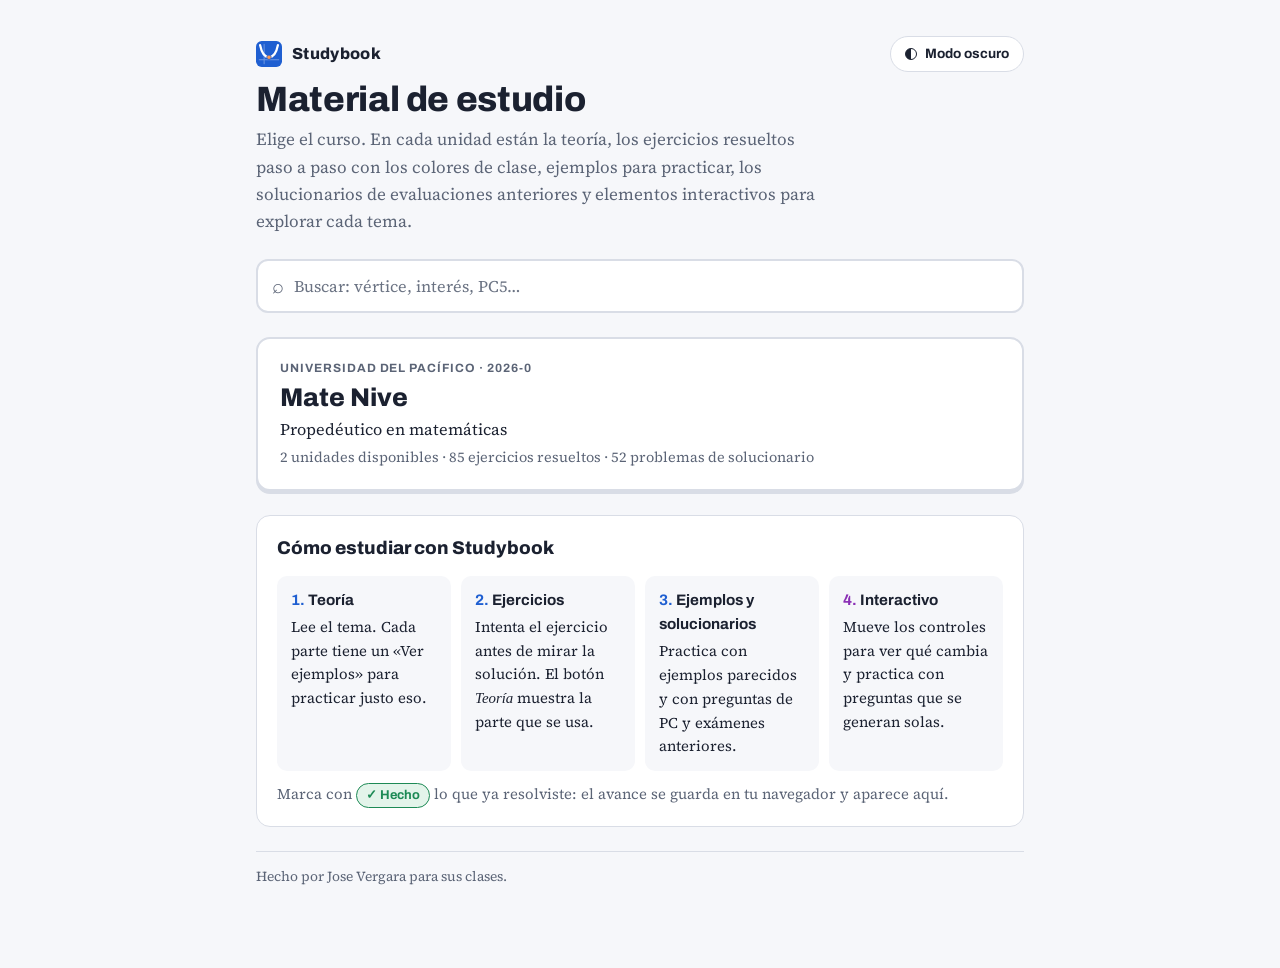
==== commit abd63554: "Adaptar sumatorias e interés al repaso de la clase 59 y agregar preguntas de repaso - Sumatorias: té" ====
--- a/docs/index.html
+++ b/docs/index.html
@@ -49,7 +49,7 @@
 
 <div id="continuar" hidden></div>
 
-<!-- sb:courses --><ul class="ccards"><li class="ccard"><a href="mate-nive/index.html"><span class="label">Universidad del Pacífico · 2026-0</span><span class="c-name">Mate Nive</span><span class="c-full">Propedéutico en matemáticas</span><span class="c-meta">2 unidades disponibles · 85 ejercicios resueltos · 48 problemas de solucionario</span><span class="prog" data-course="mate-nive" hidden></span></a></li></ul><!-- /sb:courses -->
+<!-- sb:courses --><ul class="ccards"><li class="ccard"><a href="mate-nive/index.html"><span class="label">Universidad del Pacífico · 2026-0</span><span class="c-name">Mate Nive</span><span class="c-full">Propedéutico en matemáticas</span><span class="c-meta">2 unidades disponibles · 85 ejercicios resueltos · 52 problemas de solucionario</span><span class="prog" data-course="mate-nive" hidden></span></a></li></ul><!-- /sb:courses -->
 
 <section class="howto" aria-labelledby="howto-t">
   <h2 id="howto-t">Cómo estudiar con Studybook</h2>
--- a/docs/css/study.css
+++ b/docs/css/study.css
@@ -282,7 +282,8 @@
   .tbl td{border:none;padding:3px 0;white-space:normal}
   .tbl td:first-child{font-size:.95rem}
   .tbl td:first-child::before{content:"Ejercicio "}
-  .tbl td[data-label]:not(:first-child)::before{content:attr(data-label) ": ";display:block;font-family:var(--f-display);font-size:.7rem;letter-spacing:.06em;text-transform:uppercase;color:var(--muted)}
+  .tbl td[data-label]:not(:first-child)::before,.tbl-k td[data-label]:first-child::before{content:attr(data-label) ": ";display:block;font-family:var(--f-display);font-size:.7rem;letter-spacing:.06em;text-transform:uppercase;color:var(--muted)}
+  .tbl-k td:first-child{font-size:inherit}
   .aspa2{font-size:1rem;column-gap:6px}
   .teo-card{width:calc(100vw - 24px);max-height:62vh}
 }
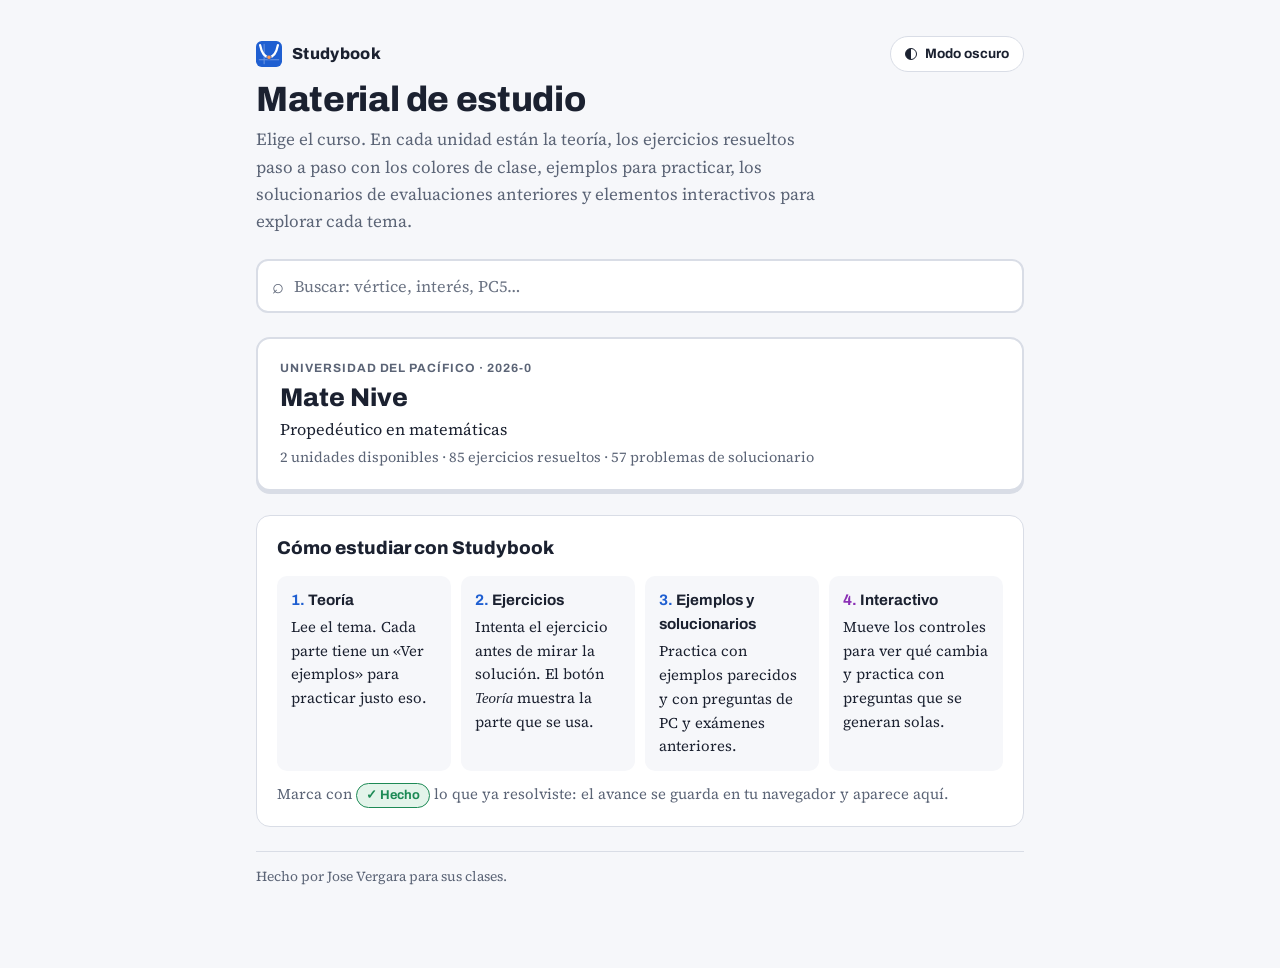
==== commit 64919859: "Agregar el examen final 2024-2 de la asesoría previa al final - Nuevas preguntas en los solucionario" ====
--- a/docs/index.html
+++ b/docs/index.html
@@ -49,7 +49,7 @@
 
 <div id="continuar" hidden></div>
 
-<!-- sb:courses --><ul class="ccards"><li class="ccard"><a href="mate-nive/index.html"><span class="label">Universidad del Pacífico · 2026-0</span><span class="c-name">Mate Nive</span><span class="c-full">Propedéutico en matemáticas</span><span class="c-meta">2 unidades disponibles · 85 ejercicios resueltos · 52 problemas de solucionario</span><span class="prog" data-course="mate-nive" hidden></span></a></li></ul><!-- /sb:courses -->
+<!-- sb:courses --><ul class="ccards"><li class="ccard"><a href="mate-nive/index.html"><span class="label">Universidad del Pacífico · 2026-0</span><span class="c-name">Mate Nive</span><span class="c-full">Propedéutico en matemáticas</span><span class="c-meta">2 unidades disponibles · 85 ejercicios resueltos · 57 problemas de solucionario</span><span class="prog" data-course="mate-nive" hidden></span></a></li></ul><!-- /sb:courses -->
 
 <section class="howto" aria-labelledby="howto-t">
   <h2 id="howto-t">Cómo estudiar con Studybook</h2>
--- a/docs/css/study.css
+++ b/docs/css/study.css
@@ -88,11 +88,11 @@
 .tabs{overflow-x:auto;overflow-y:hidden}
 .tab{white-space:nowrap}
 .cc-sub{margin-top:10px;padding-top:12px;border-top:1px solid var(--rule);font-size:1.15rem}
-.teo-btn{all:unset;box-sizing:border-box;cursor:pointer;margin-left:auto;font-family:var(--f-display);font-weight:700;font-size:.8rem;color:var(--purple);background:var(--purple-soft);border:1.5px solid transparent;border-radius:999px;padding:4px 12px;white-space:nowrap}
-.teo-btn:hover,.teo-btn[aria-expanded="true"]{border-color:var(--purple)}
-.teo-btn:focus-visible{outline:2px solid var(--purple);outline-offset:2px}
+.teo-btn,.teo-link{all:unset;box-sizing:border-box;cursor:pointer;margin-left:auto;font-family:var(--f-display);font-weight:700;font-size:.8rem;color:var(--purple);background:var(--purple-soft);border:1.5px solid transparent;border-radius:999px;padding:4px 12px;white-space:nowrap}
+.teo-btn:hover,.teo-btn[aria-expanded="true"],.teo-link:hover{border-color:var(--purple)}
+.teo-btn:focus-visible,.teo-link:focus-visible{outline:2px solid var(--purple);outline-offset:2px}
 .head-btns{margin-left:auto;display:flex;flex-wrap:wrap;justify-content:flex-end;gap:6px}
-.head-btns .teo-btn,.head-btns .sim-btn{margin-left:0}
+.head-btns .teo-btn,.head-btns .teo-link,.head-btns .sim-btn{margin-left:0}
 .box > .box-link{align-self:flex-start;margin-left:0;margin-top:4px}
 .ex-group{font-size:1.2rem;padding-top:14px;border-top:2px solid var(--ink);scroll-margin-top:16px}
 .teo-card{position:fixed;z-index:60;width:min(460px,calc(100vw - 24px));max-height:min(70vh,580px);overflow:auto;background:var(--sheet);color:var(--ink);border:1.5px solid var(--purple);border-radius:12px;box-shadow:0 14px 36px rgba(15,20,30,.22);padding:12px 16px 14px;display:flex;flex-direction:column;gap:10px;font-size:.92rem}
@@ -266,7 +266,7 @@
   .ej-head{gap:6px 10px}
   .ej-head h3{font-size:1rem}
   .head-btns{margin-left:0;width:100%;justify-content:flex-start}
-  .sim-btn,.teo-btn{font-size:.76rem;padding:5px 11px}
+  .sim-btn,.teo-btn,.teo-link{font-size:.76rem;padding:5px 11px}
   .enun{font-size:.9rem;padding-left:10px}
   .paso{font-size:.86rem}
   .math.d-only{display:none}
